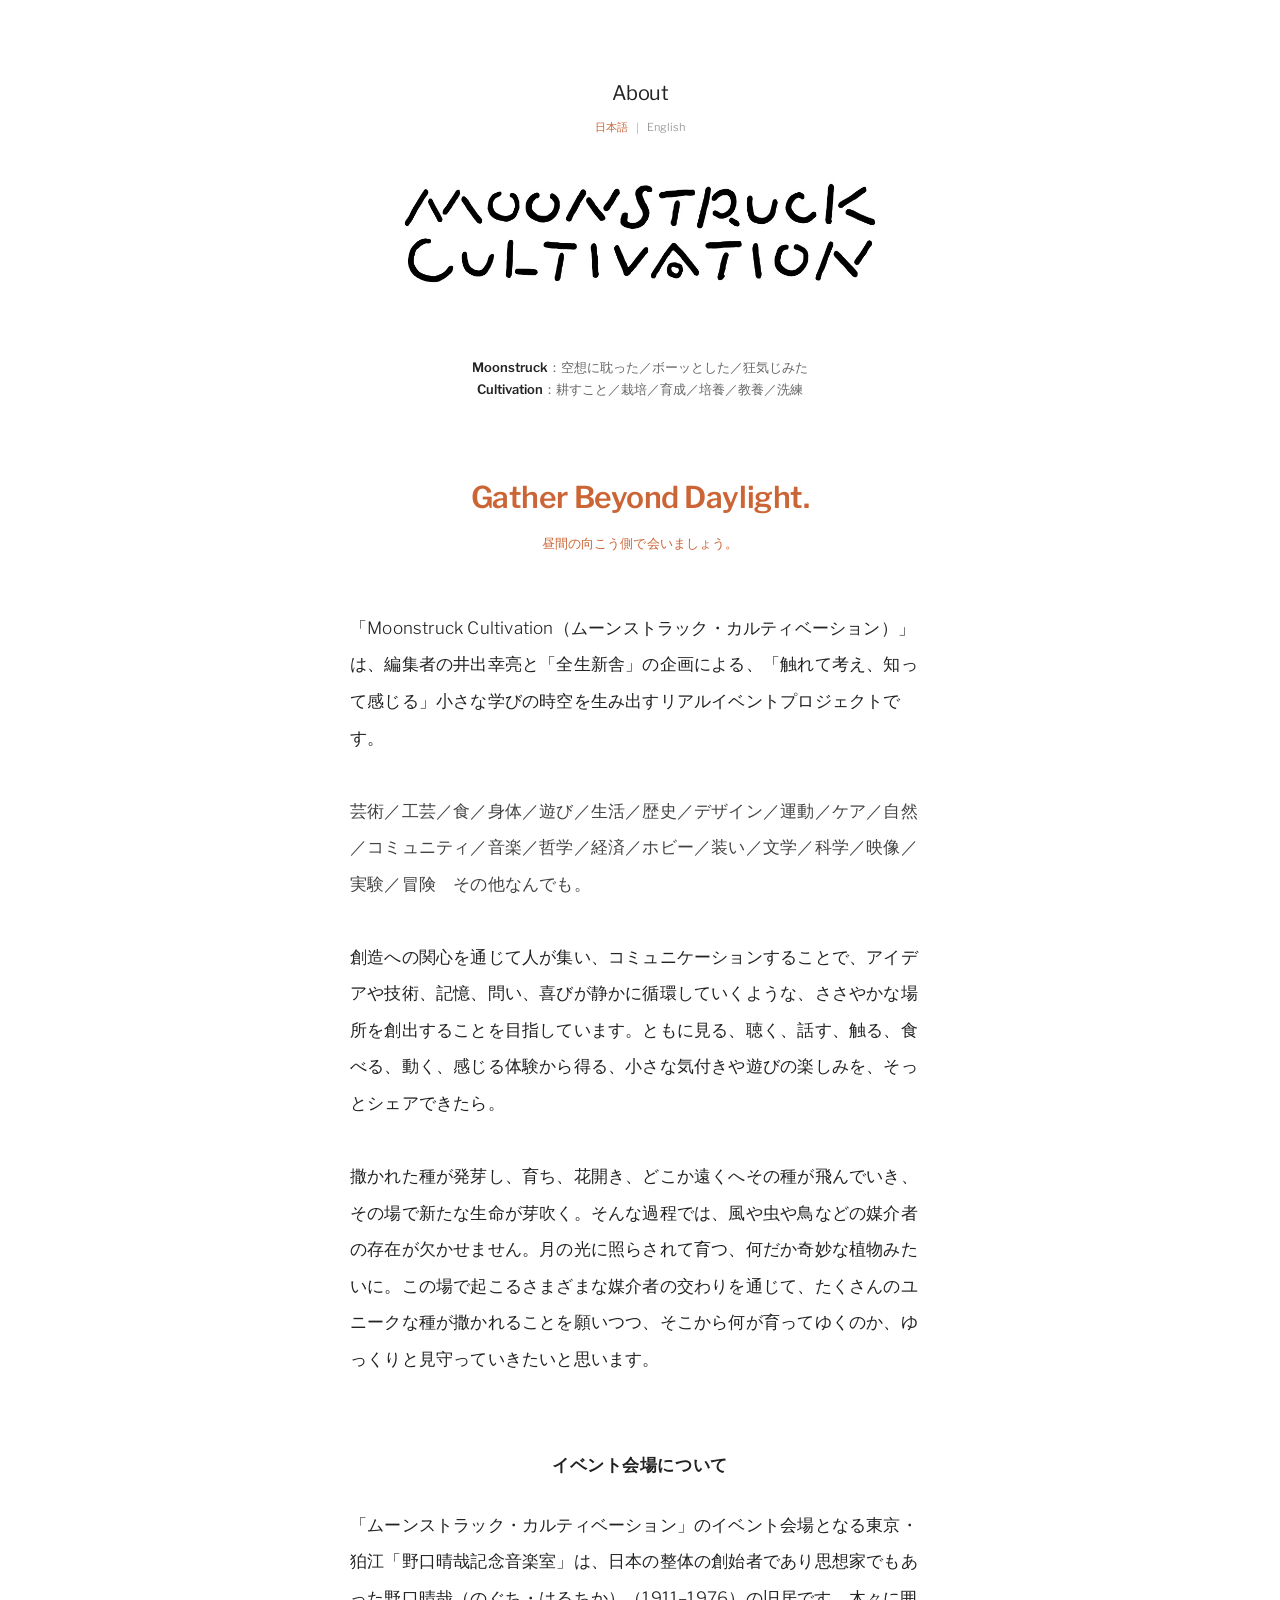
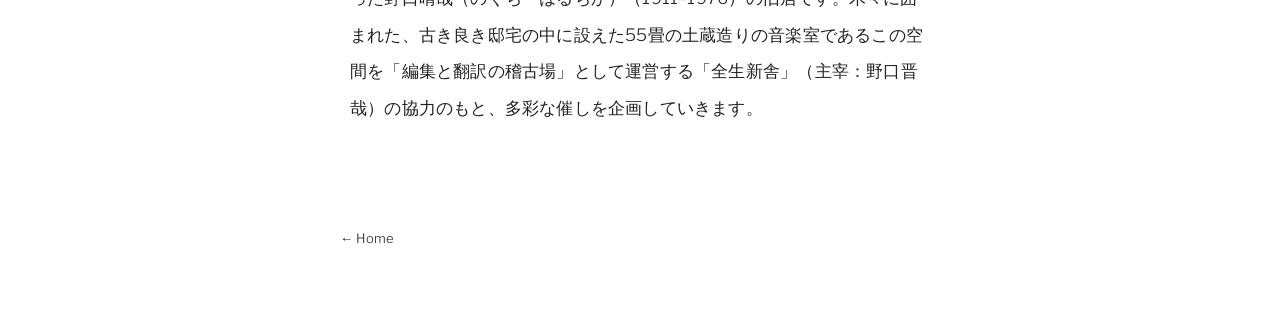
==== about.html @ ebe327fe "final again 4" ====
<!DOCTYPE html>
<html lang="ja">
<head>
  <meta charset="UTF-8">
  <meta name="viewport" content="width=device-width, initial-scale=1.0">

  <title>About — Moonstruck Cultivation</title>
  <meta name="description" content="Moonstruck Cultivationについて。触れて考え、知って感じる、小さな学びの時空を生み出すリアルイベントプロジェクトです。">

  <link rel="icon" href="favicon.png" type="image/png">

  <link rel="preconnect" href="https://fonts.googleapis.com">
  <link rel="preconnect" href="https://fonts.gstatic.com" crossorigin>
  <link href="https://fonts.googleapis.com/css2?family=Libre+Franklin:wght@300;400;500&display=swap" rel="stylesheet">

  <link rel="stylesheet" href="style.css?v=5">
  <script src="script.js?v=5" defer></script>
</head>

<body>
  <main class="about-page">
    <header class="about-header">
      <h1 class="about-title">About</h1>

      <nav class="language-switcher" aria-label="Language selection">
        <button type="button" class="language-button is-active" data-language="ja" aria-pressed="true">日本語</button>
        <span aria-hidden="true">｜</span>
        <button type="button" class="language-button" data-language="en" aria-pressed="false">English</button>
      </nav>
      <div class="about-logo">
        <img src="moonstruck-logo.jpg" alt="Moonstruck Cultivation">
      </div>
    </header>

    <article id="content-ja" class="language-content is-active" lang="ja">
      <div class="word-notes" aria-label="名称の意味">
        <p><span>Moonstruck</span>：空想に耽った／ボーッとした／狂気じみた</p>
        <p><span>Cultivation</span>：耕すこと／栽培／育成／培養／教養／洗練</p>
      </div>

      <p class="tagline">Gather Beyond Daylight.<br><span>昼間の向こう側で会いましょう。</span></p>

      <div class="about-copy">
        <p>「Moonstruck Cultivation（ムーンストラック・カルティベーション）」は、編集者の井出幸亮と「全生新舎」の企画による、「触れて考え、知って感じる」小さな学びの時空を生み出すリアルイベントプロジェクトです。</p>

        <p class="fields">芸術／工芸／食／身体／遊び／生活／歴史／デザイン／運動／ケア／自然／コミュニティ／音楽／哲学／経済／ホビー／装い／文学／科学／映像／実験／冒険　その他なんでも。</p>

        <p>創造への関心を通じて人が集い、コミュニケーションすることで、アイデアや技術、記憶、問い、喜びが静かに循環していくような、ささやかな場所を創出することを目指しています。ともに見る、聴く、話す、触る、食べる、動く、感じる体験から得る、小さな気付きや遊びの楽しみを、そっとシェアできたら。</p>

        <p>撒かれた種が発芽し、育ち、花開き、どこか遠くへその種が飛んでいき、その場で新たな生命が芽吹く。そんな過程では、風や虫や鳥などの媒介者の存在が欠かせません。月の光に照らされて育つ、何だか奇妙な植物みたいに。この場で起こるさまざまな媒介者の交わりを通じて、たくさんのユニークな種が撒かれることを願いつつ、そこから何が育ってゆくのか、ゆっくりと見守っていきたいと思います。</p>
      </div>

      <section class="venue-section" aria-labelledby="venue-ja-title">
        <h2 id="venue-ja-title">イベント会場について</h2>
        <p>「ムーンストラック・カルティベーション」のイベント会場となる東京・狛江「野口晴哉記念音楽室」は、日本の整体の創始者であり思想家でもあった野口晴哉（のぐち・はるちか）（1911–1976）の旧居です。木々に囲まれた、古き良き邸宅の中に設えた55畳の土蔵造りの音楽室であるこの空間を「編集と翻訳の稽古場」として運営する「全生新舎」（主宰：野口晋哉）の協力のもと、多彩な催しを企画していきます。</p>
      </section>
    </article>

    <article id="content-en" class="language-content" lang="en" hidden>
      <p class="tagline">Gather Beyond Daylight.</p>

      <div class="about-copy">
        <p>Moonstruck Cultivation is a real-world event project initiated by editor Kosuke Ide and Zensei Shinsha, creating intimate spaces for learning—<span class="accent-text">where touching becomes thinking, and knowing becomes feeling.</span></p>

        <p class="fields">Art. Craft. Food. The body. Play. Everyday life. History. Design. Movement. Care. Nature. Community. Music. Philosophy. Economics. Hobbies. Dress. Literature. Science. Film. Experimentation. Adventure. Or anything else that invites curiosity.</p>

        <p>We imagine a modest place where people gather around a shared curiosity for making and creating; where ideas, skills, memories, questions, and quiet joys can circulate freely. Through seeing, listening, speaking, touching, eating, moving, and feeling together, we hope to share small discoveries and the quiet delight of play.</p>

        <p>A seed is sown. It germinates, grows, flowers, and one day releases its seeds to the wind, where they may take root somewhere far away. Along the way, wind, insects, birds, and countless unseen companions make the journey possible. In that sense, perhaps Moonstruck Cultivation is something like a strange plant, growing beneath the light of the moon.</p>

        <p>We hope this gathering can become a place of such quiet exchanges, where people become carriers of one another’s ideas, and where unexpected seeds are scattered into the world. We’d like to begin simply, slowly, and with joy—and see what grows.</p>
      </div>

      <section class="venue-section" aria-labelledby="venue-en-title">
        <h2 id="venue-en-title">About the Venue</h2>
        <p>Moonstruck Cultivation takes place at the Haruchika Noguchi Memorial Music Room in Komae, Tokyo—the former residence of Haruchika Noguchi (1911–1976), the founder of Seitai and an influential Japanese thinker.</p>
        <p>Nestled among trees, the Music Room is a spacious, earthen-walled hall built in the traditional <i>dozo</i> style, set within a beautifully preserved residence. Today, it is cared for by Zensei Shinsha, an initiative directed by Shinya Noguchi that serves as a place for the practice of editing and translation.</p>
        <p>In collaboration with Zensei Shinsha, Moonstruck Cultivation will present a wide range of gatherings, conversations, and experiences in this singular setting.</p>
      </section>
    </article>

    <a class="back-link" href="index.html">← Home</a>
  </main>
</body>
</html>
---- style.css ----
html {
  background: #fff;
}

* {
  box-sizing: border-box;
}

body {
  margin: 0;
  color: #222;
  font-family: "Libre Franklin", -apple-system, BlinkMacSystemFont, "Helvetica Neue", Arial, sans-serif;
  font-weight: 300;
  text-align: center;
}

main {
  width: min(760px, 100%);
  min-height: 100vh;
  margin: 0 auto;
  padding: 3.5vh 20px 24px;
}

.logo {
  display: inline-block;
  margin-bottom: 36px;
}

.logo img {
  display: block;
  width: 336px;
  max-width: 82vw;
  height: auto;
}

.main-nav {
  display: flex;
  flex-direction: column;
  align-items: center;
}

.main-nav > a,
.menu-link {
  margin: 0;
  color: #222;
  font-size: 18px;
  font-weight: 500;
  line-height: 1.2;
  text-decoration: none;
  transition: opacity 0.2s;
}

.main-nav > a:hover,
.menu-link:hover,
.details-link:hover,
.back-link:hover {
  opacity: 0.45;
}

.main-nav > a:first-child {
  margin-bottom: 34px;
}

.next-gathering {
  margin: 0 0 34px;
}

.menu-link {
  display: inline-block;
  margin-bottom: 18px;
}

.event-details {
  display: flex;
  flex-direction: column;
  align-items: center;
}

.date {
  margin: 0 0 10px;
  color: #CC6536;
  font-size: 16px;
  line-height: 1.2;
}

h1 {
  margin: 0 0 17px;
  color: #CC6536;
  font-size: 20px;
  font-weight: 300;
  letter-spacing: 0.08em;
  line-height: 1.25;
}

.details-link {
  color: #CC6536;
  font-size: 14px;
  text-decoration: none;
  transition: opacity 0.2s;
}

.main-nav > a:nth-last-child(2) {
  margin-bottom: 28px;
}

footer {
  padding-top: 58px;
  font-size: 14px;
  line-height: 1.6;
}

/* About page */

.about-page {
  width: min(680px, 100%);
  padding: 78px 40px 64px;
  text-align: left;
}

.about-header {
  margin-bottom: 72px;
}

.about-title {
  margin: 0;
  color: #222;
  font-size: 42px;
  font-weight: 400;
  letter-spacing: -0.025em;
  line-height: 1.1;
  text-align: left;
}

.language-switcher {
  display: flex;
  justify-content: flex-start;
  align-items: center;
  gap: 4px;
  margin-top: 20px;
  color: #aaa;
  font-size: 11px;
  letter-spacing: 0.04em;
  line-height: 1;
}

.language-button {
  padding: 0;
  border: 0;
  background: transparent;
  color: #888;
  font: inherit;
  font-weight: 300;
  cursor: pointer;
  transition: color 0.2s, opacity 0.2s;
}

.language-button:hover {
  opacity: 0.55;
}

.language-button.is-active {
  color: #CC6536;
}

.language-content {
  max-width: 580px;
  margin: 0;
}

.word-notes {
  margin-bottom: 62px;
  color: #666;
  font-size: 13px;
  line-height: 1.35;
}

.word-notes p {
  margin: 0 0 5px;
}

.word-notes span {
  color: #222;
  font-weight: 600;
}

.tagline {
  margin: 0 0 68px;
  color: #222;
  font-size: 30px;
  font-weight: 600;
  letter-spacing: -0.015em;
  line-height: 1.35;
  text-align: left;
}

.tagline span {
  display: inline-block;
  margin-top: 10px;
  font-size: 15px;
  font-weight: 300;
  letter-spacing: 0.01em;
}

.about-copy,
.venue-section {
  font-size: 17px;
  line-height: 2.15;
  letter-spacing: 0.012em;
}

.about-copy p,
.venue-section p {
  margin: 0 0 2.15em;
}

.fields {
  color: #444;
}

.accent-text {
  color: #CC6536;
}

.venue-section {
  margin-top: 126px;
  padding-top: 0;
  border-top: 0;
}

.venue-section h2 {
  margin: 0 0 34px;
  color: #222;
  font-size: 14px;
  font-weight: 500;
  letter-spacing: 0.03em;
  line-height: 1.5;
}

.back-link {
  display: block;
  width: fit-content;
  margin: 104px 0 0;
  color: #222;
  font-size: 13px;
  text-decoration: none;
  transition: opacity 0.2s;
}

@media (max-width: 600px) {
  main {
    padding-top: 4.5vh;
  }

  .logo {
    margin-bottom: 34px;
  }

  .logo img {
    width: 280px;
  }

  .main-nav > a:first-child {
    margin-bottom: 31px;
  }

  .menu-link {
    margin-bottom: 17px;
  }

  .next-gathering {
    margin-bottom: 32px;
  }

  footer {
    padding-top: 52px;
  }

  .about-page {
    padding: 52px 24px 48px;
  }

  .about-header {
    margin-bottom: 58px;
  }

  .about-title {
    font-size: 34px;
  }

  .language-switcher {
    margin-top: 17px;
    font-size: 10px;
  }

  .language-content {
    max-width: 100%;
  }

  .word-notes {
    margin-bottom: 50px;
    font-size: 12px;
    line-height: 1.35;
  }

  .tagline {
    margin-bottom: 56px;
    font-size: 25px;
  }

  .tagline span {
    margin-top: 8px;
    font-size: 14px;
  }

  .about-copy,
  .venue-section {
    font-size: 16px;
    line-height: 2.08;
  }

  .about-copy p,
  .venue-section p {
    margin-bottom: 2em;
  }

  .venue-section {
    margin-top: 100px;
  }

  .venue-section h2 {
    margin-bottom: 29px;
    font-size: 13px;
  }

  .back-link {
    margin-top: 84px;
  }
}

/* About page refinements — v3 */
.about-page {
  width: min(680px, 100%);
  padding-top: 82px;
}

.about-header {
  margin-bottom: 0;
  text-align: center;
}

.about-title {
  font-size: 32px;
  text-align: center;
}

.language-switcher {
  justify-content: center;
  margin-top: 18px;
}

.about-logo {
  margin: 76px auto 88px;
  text-align: center;
}

.about-logo img {
  display: block;
  width: 500px;
  max-width: 90%;
  height: auto;
  margin: 0 auto;
}

.language-content {
  margin: 0 auto;
}

.word-notes {
  margin-bottom: 78px;
  text-align: center;
}

.tagline {
  margin-bottom: 76px;
  color: #CC6536;
  text-align: center;
}

.tagline span {
  font-size: 13px;
  font-weight: 400;
}

.venue-section h2 {
  font-weight: 600;
  text-align: center;
}

@media (max-width: 600px) {
  .about-page {
    padding-top: 58px;
  }

  .about-title {
    font-size: 28px;
  }

  .about-logo {
    margin-top: 62px;
    margin-bottom: 72px;
  }

  .about-logo img {
    width: 420px;
  }

  .word-notes {
    margin-bottom: 64px;
  }

  .tagline {
    margin-bottom: 62px;
  }

  .tagline span {
    font-size: 12px;
  }
}

/* Final spacing refinements */
.about-title {
  font-size: 24px;
}

.about-logo {
  margin-top: 38px;
  margin-bottom: 44px;
}

html[lang="ja"] .about-logo {
  margin-bottom: 52px;
}

.tagline {
  margin-bottom: 58px;
}

.venue-section {
  margin-top: 92px;
}

.venue-section h2 {
  margin-bottom: 30px;
  font-size: 16px;
  font-weight: 600;
}

@media (max-width: 600px) {
  .about-title {
    font-size: 22px;
  }

  .about-logo {
    margin-top: 32px;
    margin-bottom: 38px;
  }

  html[lang="ja"] .about-logo {
    margin-bottom: 44px;
  }

  .tagline {
    margin-bottom: 48px;
  }

  .venue-section {
    margin-top: 76px;
  }

  .venue-section h2 {
    margin-bottom: 26px;
    font-size: 15px;
  }
}

/* Confirmed spacing fix — v4 */
.about-title {
  font-size: 20px;
}

.about-logo {
  margin-top: 36px !important;
  margin-bottom: 52px !important;
}

html[lang="ja"] .about-logo {
  margin-bottom: 62px !important;
}

.tagline {
  margin-bottom: 52px;
}

.venue-section {
  margin-top: 76px;
}

.venue-section h2 {
  margin-bottom: 28px;
  font-size: 17px;
  font-weight: 600;
}

@media (max-width: 600px) {
  .about-title {
    font-size: 19px;
  }

  .about-logo {
    margin-top: 18px !important;
    margin-bottom: 28px !important;
  }

  html[lang="ja"] .about-logo {
    margin-bottom: 36px !important;
  }

  .tagline {
    margin-bottom: 44px;
  }

  .venue-section {
    margin-top: 64px;
  }

  .venue-section h2 {
    margin-bottom: 24px;
    font-size: 16px;
  }
}
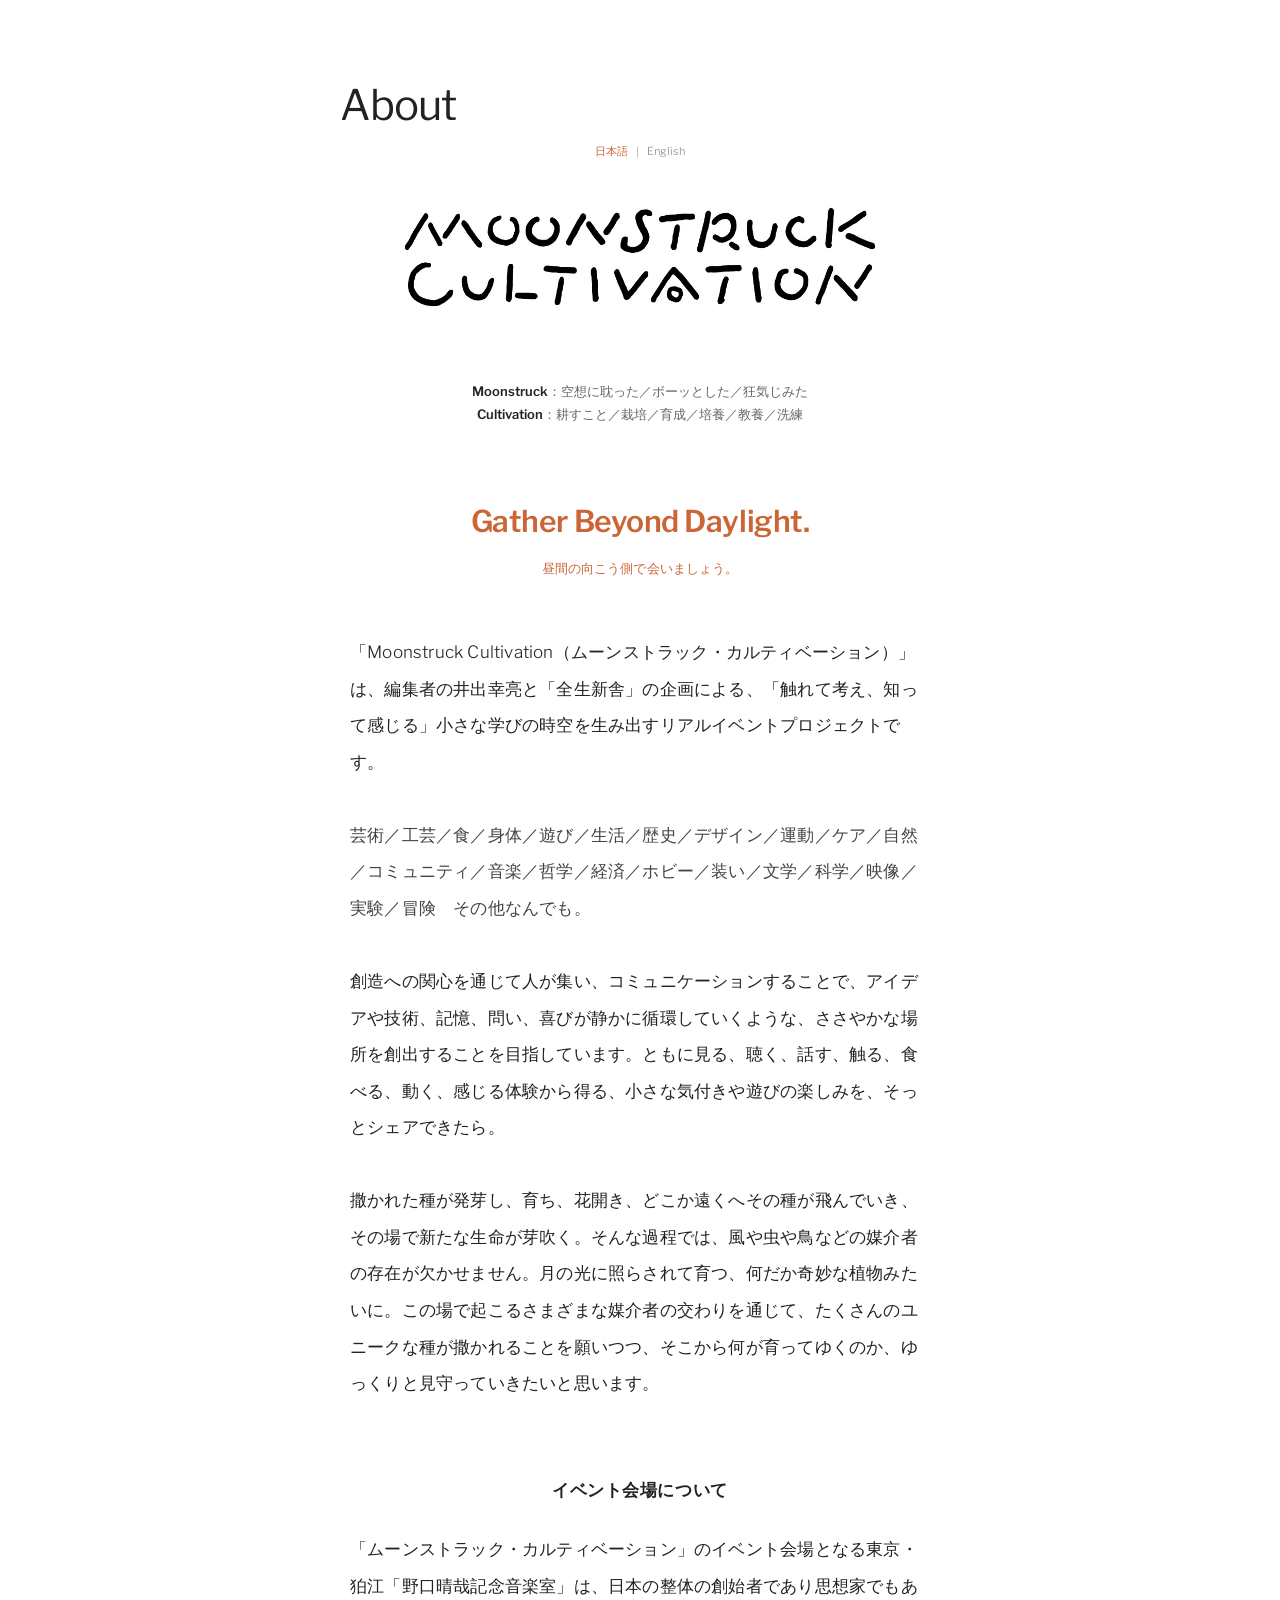
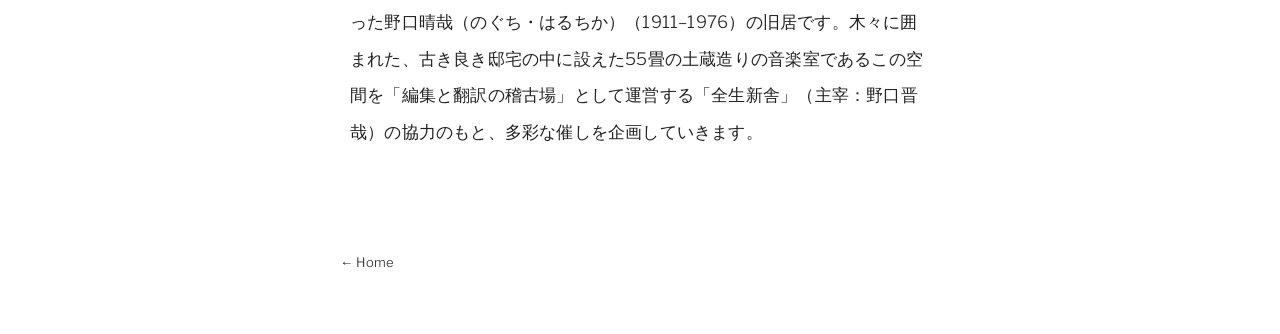
==== commit b09bd7e3: "update head" ====
--- a/about.html
+++ b/about.html
@@ -13,14 +13,14 @@
   <link rel="preconnect" href="https://fonts.gstatic.com" crossorigin>
   <link href="https://fonts.googleapis.com/css2?family=Libre+Franklin:wght@300;400;500&display=swap" rel="stylesheet">
 
-  <link rel="stylesheet" href="style.css?v=5">
-  <script src="script.js?v=5" defer></script>
+  <link rel="stylesheet" href="style.css?v=16">
+  <script src="script.js?v=8" defer></script>
 </head>
 
 <body>
   <main class="about-page">
     <header class="about-header">
-      <h1 class="about-title">About</h1>
+      <h1 class="page-section-title about-title">About</h1>
 
       <nav class="language-switcher" aria-label="Language selection">
         <button type="button" class="language-button is-active" data-language="ja" aria-pressed="true">日本語</button>
--- a/style.css
+++ b/style.css
@@ -538,3 +538,509 @@
     font-size: 16px;
   }
 }
+
+/* Next Gathering / Details page — v8 */
+.details-page {
+  width: min(760px, 100%);
+  padding: 66px 32px 64px;
+  text-align: center;
+}
+
+.details-header {
+  margin-bottom: 44px;
+}
+
+.details-kicker {
+  margin: 0 0 15px;
+  color: #222;
+  font-size: 13px;
+  font-weight: 500;
+  letter-spacing: 0.02em;
+}
+
+.details-title {
+  margin: 0;
+  color: #CC6536;
+  font-size: 24px;
+  font-weight: 400;
+  letter-spacing: 0.075em;
+  line-height: 1.25;
+}
+
+.flyer-link {
+  display: block;
+  width: min(660px, 100%);
+  margin: 0 auto;
+  line-height: 0;
+  text-decoration: none;
+  transition: opacity 0.2s ease;
+}
+
+.flyer-link:hover {
+  opacity: 0.9;
+}
+
+.event-flyer {
+  display: block;
+  width: 100%;
+  height: auto;
+}
+
+.event-information {
+  width: min(560px, 100%);
+  margin: 74px auto 0;
+  text-align: left;
+}
+
+.event-information h2 {
+  margin: 0 0 40px;
+  color: #222;
+  font-size: 17px;
+  font-weight: 600;
+  text-align: center;
+}
+
+.event-list {
+  margin: 0;
+}
+
+.event-list > div {
+  display: grid;
+  grid-template-columns: 132px 1fr;
+  column-gap: 28px;
+  padding: 21px 0;
+  border-top: 1px solid #ddd;
+}
+
+.event-list > div:last-child {
+  border-bottom: 1px solid #ddd;
+}
+
+.event-list dt,
+.event-list dd {
+  margin: 0;
+  font-size: 15px;
+  line-height: 1.75;
+}
+
+.event-list dt {
+  font-weight: 500;
+}
+
+.event-list dd {
+  font-weight: 300;
+}
+
+.event-list dd span {
+  color: #666;
+  font-size: 13px;
+}
+
+.details-back-link {
+  margin: 76px auto 0;
+}
+
+@media (max-width: 600px) {
+  .details-page {
+    padding: 48px 20px 48px;
+  }
+
+  .details-header {
+    margin-bottom: 32px;
+  }
+
+  .details-title {
+    font-size: 20px;
+  }
+
+  .event-information {
+    margin-top: 56px;
+  }
+
+  .event-information h2 {
+    margin-bottom: 28px;
+  }
+
+  .event-list > div {
+    display: block;
+    padding: 18px 0;
+  }
+
+  .event-list dt {
+    margin-bottom: 5px;
+    font-size: 13px;
+  }
+
+  .event-list dd {
+    font-size: 15px;
+  }
+
+  .details-back-link {
+    margin-top: 60px;
+  }
+}
+
+
+/* v10: event title block on the Next Gathering page */
+.details-event-heading {
+  margin-top: 18px;
+  text-align: center;
+  color: #cc6536;
+}
+
+.details-event-heading p {
+  margin: 0;
+  font-size: clamp(16px, 2vw, 22px);
+  line-height: 1.55;
+  font-weight: 400;
+}
+
+.details-event-heading .details-event-series {
+  color: #111;
+}
+
+@media (max-width: 640px) {
+  .details-event-heading {
+    margin-top: 14px;
+  }
+
+  .details-event-heading p {
+    font-size: 15px;
+    line-height: 1.55;
+  }
+}
+
+/* Next Gathering text refinements — v11 */
+.details-event-series,
+.details-event-date {
+  font-size: 13px;
+}
+
+.event-copy {
+  width: min(620px, 100%);
+  margin: 70px auto 0;
+  color: #222;
+  font-size: 15px;
+  font-weight: 300;
+  line-height: 2;
+  letter-spacing: 0.015em;
+  text-align: left;
+}
+
+.event-copy p {
+  margin: 0 0 2em;
+}
+
+.event-summary {
+  margin-bottom: 68px;
+}
+
+.event-summary a {
+  color: #CC6536;
+  text-underline-offset: 0.18em;
+  transition: opacity 0.2s ease;
+}
+
+.event-summary a:hover {
+  opacity: 0.55;
+}
+
+.event-description {
+  margin-bottom: 82px;
+}
+
+.profiles h2 {
+  margin: 0 0 46px;
+  color: #222;
+  font-size: 17px;
+  font-weight: 600;
+  letter-spacing: 0.02em;
+  text-align: center;
+}
+
+.profile + .profile {
+  margin-top: 66px;
+}
+
+.profile h3 {
+  margin: 0 0 14px;
+  color: #222;
+  font-size: 16px;
+  font-weight: 500;
+  line-height: 1.5;
+}
+
+.profile p:last-child {
+  margin-bottom: 0;
+}
+
+@media (max-width: 600px) {
+  .details-event-series,
+  .details-event-date {
+    font-size: 12px;
+  }
+
+  .event-copy {
+    margin-top: 54px;
+    font-size: 14px;
+    line-height: 1.95;
+  }
+
+  .event-summary {
+    margin-bottom: 54px;
+  }
+
+  .event-description {
+    margin-bottom: 66px;
+  }
+
+  .profiles h2 {
+    margin-bottom: 36px;
+    font-size: 16px;
+  }
+
+  .profile + .profile {
+    margin-top: 52px;
+  }
+
+  .profile h3 {
+    font-size: 15px;
+  }
+}
+
+
+/* Next Gathering refinements — v12 */
+.details-event-heading .details-event-series,
+.details-event-heading .details-event-date {
+  font-size: clamp(12px, 1.45vw, 15px);
+  line-height: 1.5;
+}
+
+.event-copy {
+  width: min(620px, 100%);
+  margin: 0 auto;
+  text-align: left;
+}
+
+.event-information {
+  width: 100%;
+  margin-top: 66px;
+}
+
+.event-list > div {
+  grid-template-columns: 110px 1fr;
+  column-gap: 30px;
+  padding: 18px 0;
+  border-top: 1px solid #cfcfcf;
+}
+
+.event-list > div:last-child {
+  border-bottom: 1px solid #cfcfcf;
+}
+
+.event-list dt,
+.event-list dd {
+  font-weight: 500;
+}
+
+.event-list dt {
+  color: #222;
+  font-size: 14px;
+  letter-spacing: 0.02em;
+}
+
+.event-list dd {
+  font-size: 15px;
+  line-height: 1.72;
+}
+
+.event-list dd span {
+  color: #555;
+  font-size: 13px;
+  font-weight: 400;
+}
+
+.event-list a {
+  color: #CC6536;
+  text-decoration: none;
+}
+
+.event-description {
+  margin-top: 72px;
+  font-size: 16px;
+  line-height: 2.05;
+}
+
+.event-description p {
+  margin: 0 0 2em;
+}
+
+.profiles {
+  margin-top: 82px;
+}
+
+.profiles h2 {
+  margin: 0 0 42px;
+  font-size: 17px;
+  font-weight: 600;
+  text-align: center;
+}
+
+.profile + .profile {
+  margin-top: 54px;
+}
+
+.profile h3 {
+  margin: 0 0 12px;
+  font-size: 16px;
+  font-weight: 600;
+}
+
+.profile p {
+  margin: 0;
+  font-size: 15px;
+  line-height: 2;
+}
+
+@media (max-width: 600px) {
+  .details-event-heading .details-event-series,
+  .details-event-heading .details-event-date {
+    font-size: 12px;
+  }
+
+  .event-information {
+    margin-top: 52px;
+  }
+
+  .event-list > div {
+    display: grid;
+    grid-template-columns: 76px 1fr;
+    column-gap: 18px;
+    padding: 16px 0;
+  }
+
+  .event-list dt {
+    margin: 0;
+    font-size: 12px;
+  }
+
+  .event-list dd {
+    font-size: 14px;
+    line-height: 1.7;
+  }
+
+  .event-description {
+    margin-top: 58px;
+    font-size: 15px;
+    line-height: 2;
+  }
+
+  .profiles {
+    margin-top: 68px;
+  }
+}
+
+
+/* Next Gathering refinements — v13 */
+.details-event-heading .details-event-date {
+  color: #111;
+}
+
+/* Next Gathering refinements — v15 */
+.details-event-heading .details-event-series {
+  margin-bottom: 1.5em;
+}
+
+/* Shared hierarchy headers — v16 */
+.page-section-title {
+  margin: 0;
+  color: #222;
+  font-size: 42px;
+  font-weight: 400;
+  letter-spacing: -0.025em;
+  line-height: 1.1;
+  text-align: left;
+}
+
+/* Keep the hierarchy title consistent across About / Next Gathering / Archive. */
+.details-kicker {
+  margin: 0 0 52px;
+}
+
+.archive-page {
+  width: min(680px, 100%);
+  padding: 78px 40px 64px;
+  text-align: left;
+}
+
+.archive-header {
+  margin-bottom: 72px;
+}
+
+.archive-section {
+  border-top: 1px solid #d8d8d8;
+  padding-top: 22px;
+}
+
+.archive-year {
+  margin: 0 0 28px;
+  color: #222;
+  font-size: 13px;
+  font-weight: 500;
+  letter-spacing: 0.02em;
+  line-height: 1.4;
+}
+
+.archive-list {
+  margin: 0;
+  padding: 0;
+  list-style: none;
+}
+
+.archive-item {
+  border-bottom: 1px solid #d8d8d8;
+  padding: 0 0 22px;
+}
+
+.archive-item a {
+  color: #222;
+  text-decoration: none;
+  transition: opacity 0.2s ease;
+}
+
+.archive-item a:hover {
+  opacity: 0.45;
+}
+
+.archive-title {
+  display: block;
+  font-size: 18px;
+  font-weight: 400;
+  letter-spacing: 0.04em;
+  line-height: 1.4;
+}
+
+.archive-date {
+  display: block;
+  margin-top: 7px;
+  font-size: 13px;
+  line-height: 1.5;
+}
+
+@media (max-width: 600px) {
+  .page-section-title {
+    font-size: 34px;
+  }
+
+  .archive-page {
+    padding: 52px 24px 48px;
+  }
+
+  .archive-header {
+    margin-bottom: 54px;
+  }
+
+  .details-kicker {
+    margin-bottom: 42px;
+  }
+}
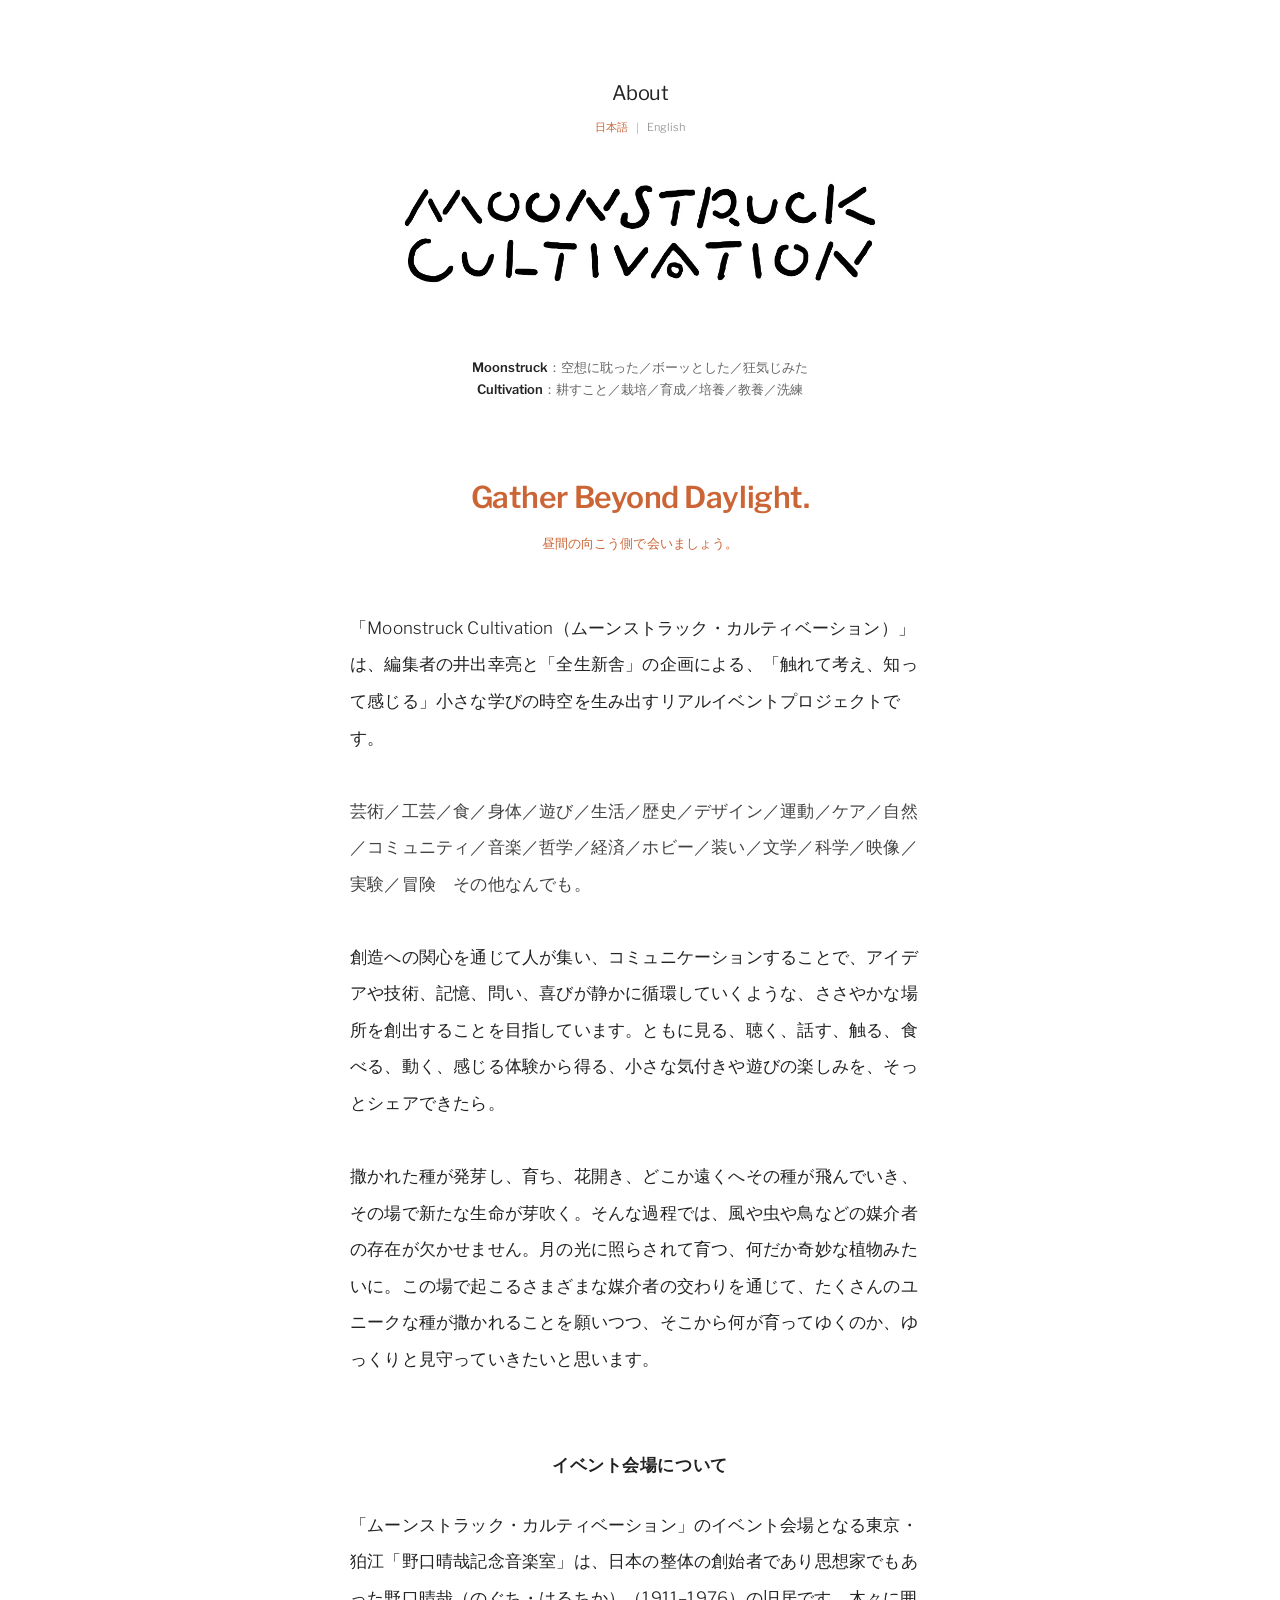
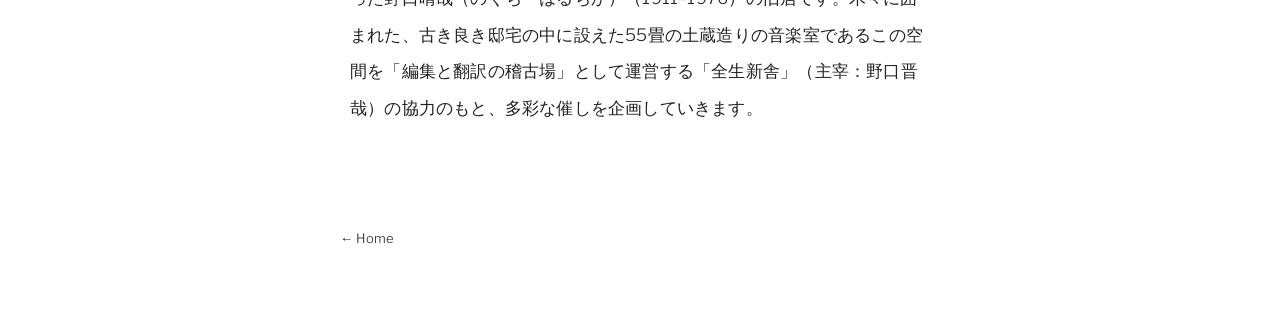
==== commit bbbe80b1: "update head" ====
--- a/about.html
+++ b/about.html
@@ -13,7 +13,7 @@
   <link rel="preconnect" href="https://fonts.gstatic.com" crossorigin>
   <link href="https://fonts.googleapis.com/css2?family=Libre+Franklin:wght@300;400;500&display=swap" rel="stylesheet">
 
-  <link rel="stylesheet" href="style.css?v=16">
+  <link rel="stylesheet" href="style.css?v=17">
   <script src="script.js?v=8" defer></script>
 </head>
 
--- a/style.css
+++ b/style.css
@@ -951,15 +951,16 @@
   margin-bottom: 1.5em;
 }
 
-/* Shared hierarchy headers — v16 */
+/* Shared hierarchy headers — v17
+   Match the confirmed About heading across all three pages. */
 .page-section-title {
   margin: 0;
   color: #222;
-  font-size: 42px;
+  font-size: 20px;
   font-weight: 400;
   letter-spacing: -0.025em;
   line-height: 1.1;
-  text-align: left;
+  text-align: center;
 }
 
 /* Keep the hierarchy title consistent across About / Next Gathering / Archive. */
@@ -1029,7 +1030,7 @@
 
 @media (max-width: 600px) {
   .page-section-title {
-    font-size: 34px;
+    font-size: 19px;
   }
 
   .archive-page {
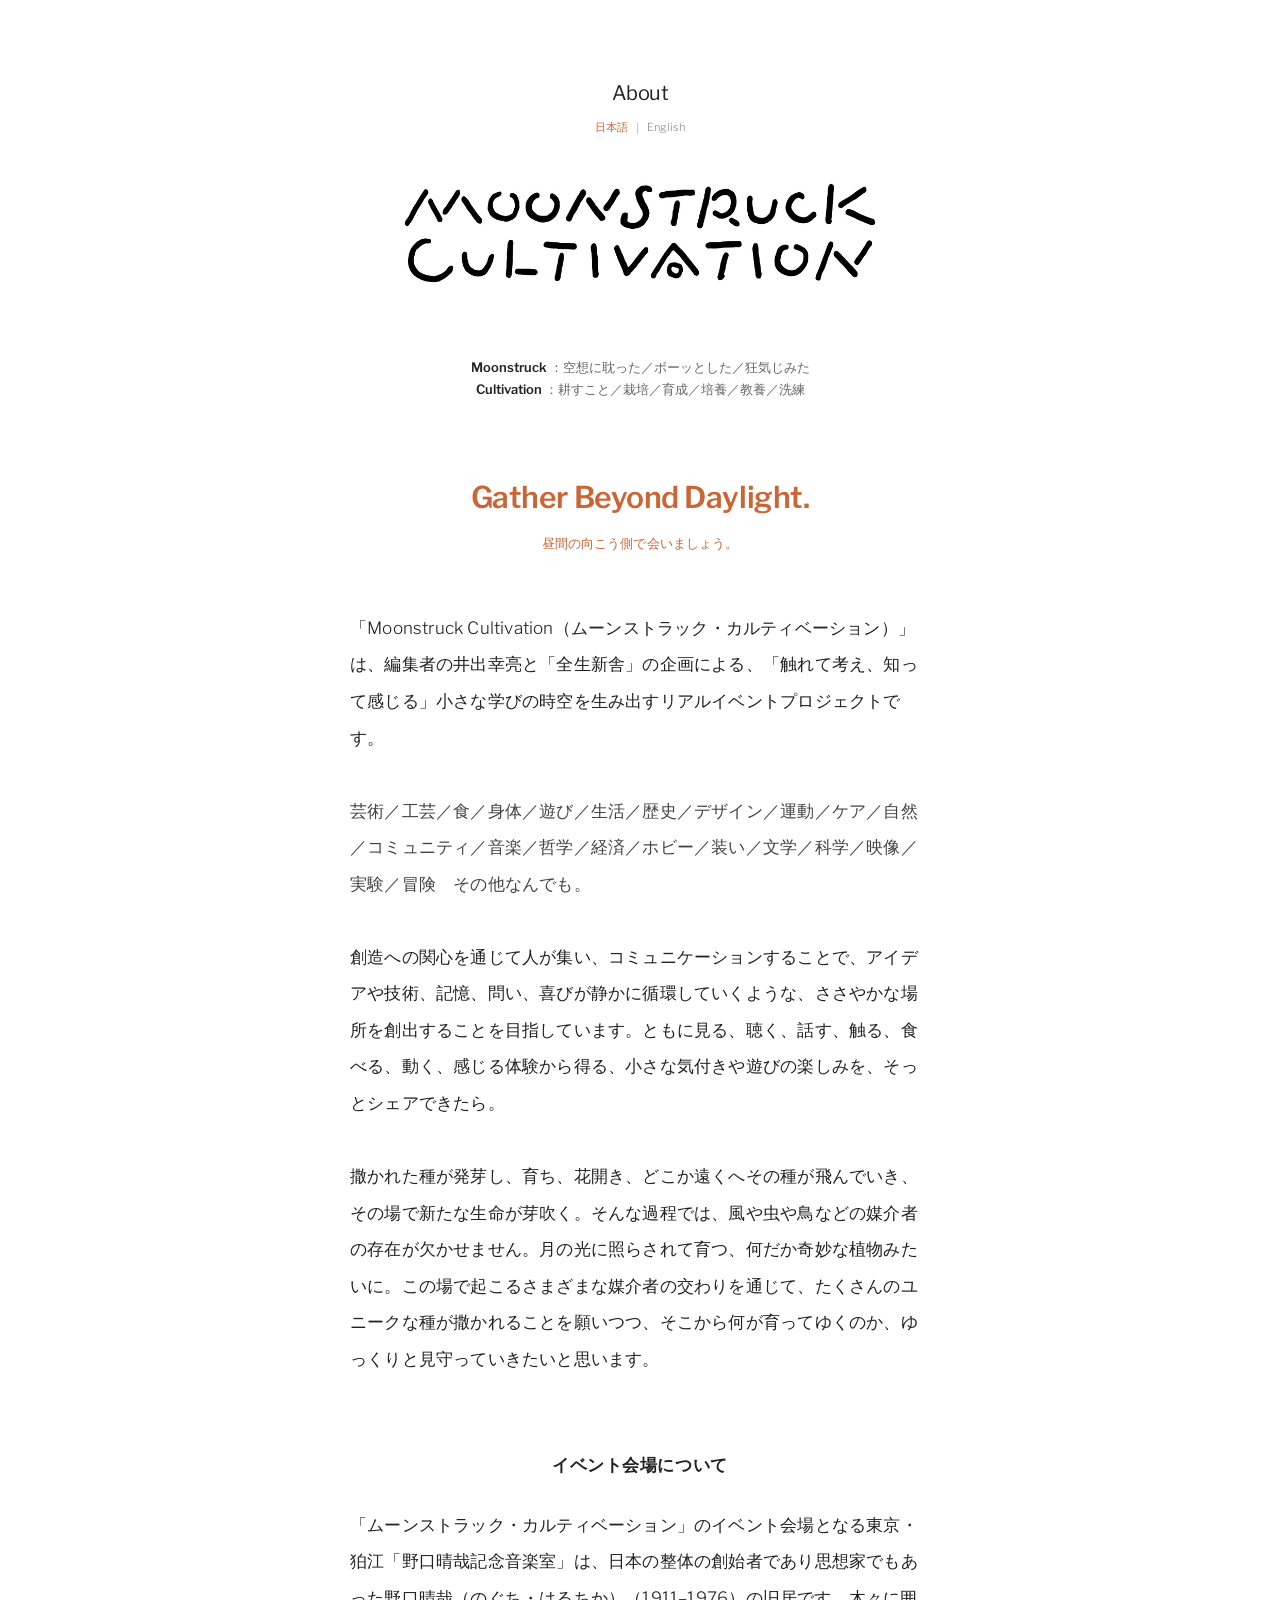
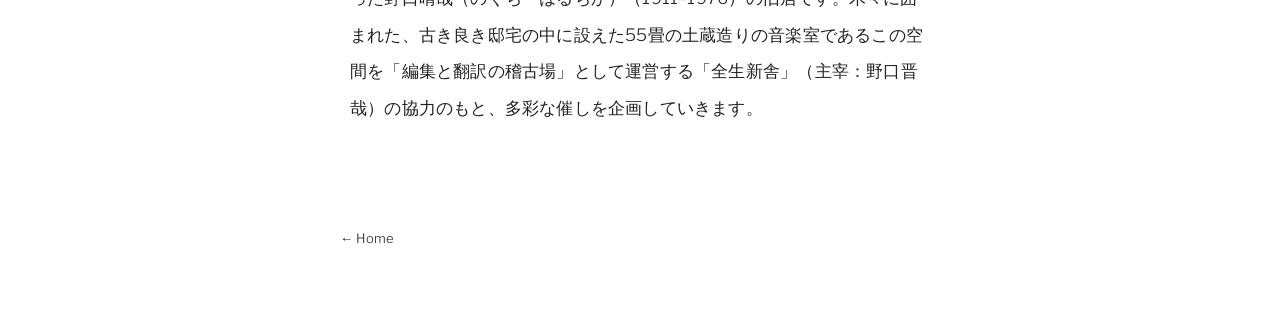
==== commit e2d936e7: "202608041048　全体の整理" ====
--- a/about.html
+++ b/about.html
@@ -1,85 +1,132 @@
 <!DOCTYPE html>
 <html lang="ja">
-<head>
-  <meta charset="UTF-8">
-  <meta name="viewport" content="width=device-width, initial-scale=1.0">
-
-  <title>About — Moonstruck Cultivation</title>
-  <meta name="description" content="Moonstruck Cultivationについて。触れて考え、知って感じる、小さな学びの時空を生み出すリアルイベントプロジェクトです。">
-
-  <link rel="icon" href="favicon.png" type="image/png">
-
-  <link rel="preconnect" href="https://fonts.googleapis.com">
-  <link rel="preconnect" href="https://fonts.gstatic.com" crossorigin>
-  <link href="https://fonts.googleapis.com/css2?family=Libre+Franklin:wght@300;400;500&display=swap" rel="stylesheet">
-
-  <link rel="stylesheet" href="style.css?v=17">
-  <script src="script.js?v=8" defer></script>
-</head>
-
-<body>
+ <head>
+  <meta charset="utf-8"/>
+  <meta content="width=device-width, initial-scale=1.0" name="viewport"/>
+  <title>
+   About — Moonstruck Cultivation
+  </title>
+  <meta content="Moonstruck Cultivationについて。触れて考え、知って感じる、小さな学びの時空を生み出すリアルイベントプロジェクトです。" name="description"/>
+  <link href="favicon.png" rel="icon" type="image/png"/>
+  <link href="https://fonts.googleapis.com" rel="preconnect"/>
+  <link crossorigin="" href="https://fonts.gstatic.com" rel="preconnect"/>
+  <link href="https://fonts.googleapis.com/css2?family=Libre+Franklin:wght@300;400;500&amp;display=swap" rel="stylesheet"/>
+  <link href="style.css" rel="stylesheet"/>
+ </head>
+ <body>
   <main class="about-page">
-    <header class="about-header">
-      <h1 class="page-section-title about-title">About</h1>
-
-      <nav class="language-switcher" aria-label="Language selection">
-        <button type="button" class="language-button is-active" data-language="ja" aria-pressed="true">日本語</button>
-        <span aria-hidden="true">｜</span>
-        <button type="button" class="language-button" data-language="en" aria-pressed="false">English</button>
-      </nav>
-      <div class="about-logo">
-        <img src="moonstruck-logo.jpg" alt="Moonstruck Cultivation">
-      </div>
-    </header>
-
-    <article id="content-ja" class="language-content is-active" lang="ja">
-      <div class="word-notes" aria-label="名称の意味">
-        <p><span>Moonstruck</span>：空想に耽った／ボーッとした／狂気じみた</p>
-        <p><span>Cultivation</span>：耕すこと／栽培／育成／培養／教養／洗練</p>
-      </div>
-
-      <p class="tagline">Gather Beyond Daylight.<br><span>昼間の向こう側で会いましょう。</span></p>
-
-      <div class="about-copy">
-        <p>「Moonstruck Cultivation（ムーンストラック・カルティベーション）」は、編集者の井出幸亮と「全生新舎」の企画による、「触れて考え、知って感じる」小さな学びの時空を生み出すリアルイベントプロジェクトです。</p>
-
-        <p class="fields">芸術／工芸／食／身体／遊び／生活／歴史／デザイン／運動／ケア／自然／コミュニティ／音楽／哲学／経済／ホビー／装い／文学／科学／映像／実験／冒険　その他なんでも。</p>
-
-        <p>創造への関心を通じて人が集い、コミュニケーションすることで、アイデアや技術、記憶、問い、喜びが静かに循環していくような、ささやかな場所を創出することを目指しています。ともに見る、聴く、話す、触る、食べる、動く、感じる体験から得る、小さな気付きや遊びの楽しみを、そっとシェアできたら。</p>
-
-        <p>撒かれた種が発芽し、育ち、花開き、どこか遠くへその種が飛んでいき、その場で新たな生命が芽吹く。そんな過程では、風や虫や鳥などの媒介者の存在が欠かせません。月の光に照らされて育つ、何だか奇妙な植物みたいに。この場で起こるさまざまな媒介者の交わりを通じて、たくさんのユニークな種が撒かれることを願いつつ、そこから何が育ってゆくのか、ゆっくりと見守っていきたいと思います。</p>
-      </div>
-
-      <section class="venue-section" aria-labelledby="venue-ja-title">
-        <h2 id="venue-ja-title">イベント会場について</h2>
-        <p>「ムーンストラック・カルティベーション」のイベント会場となる東京・狛江「野口晴哉記念音楽室」は、日本の整体の創始者であり思想家でもあった野口晴哉（のぐち・はるちか）（1911–1976）の旧居です。木々に囲まれた、古き良き邸宅の中に設えた55畳の土蔵造りの音楽室であるこの空間を「編集と翻訳の稽古場」として運営する「全生新舎」（主宰：野口晋哉）の協力のもと、多彩な催しを企画していきます。</p>
-      </section>
-    </article>
-
-    <article id="content-en" class="language-content" lang="en" hidden>
-      <p class="tagline">Gather Beyond Daylight.</p>
-
-      <div class="about-copy">
-        <p>Moonstruck Cultivation is a real-world event project initiated by editor Kosuke Ide and Zensei Shinsha, creating intimate spaces for learning—<span class="accent-text">where touching becomes thinking, and knowing becomes feeling.</span></p>
-
-        <p class="fields">Art. Craft. Food. The body. Play. Everyday life. History. Design. Movement. Care. Nature. Community. Music. Philosophy. Economics. Hobbies. Dress. Literature. Science. Film. Experimentation. Adventure. Or anything else that invites curiosity.</p>
-
-        <p>We imagine a modest place where people gather around a shared curiosity for making and creating; where ideas, skills, memories, questions, and quiet joys can circulate freely. Through seeing, listening, speaking, touching, eating, moving, and feeling together, we hope to share small discoveries and the quiet delight of play.</p>
-
-        <p>A seed is sown. It germinates, grows, flowers, and one day releases its seeds to the wind, where they may take root somewhere far away. Along the way, wind, insects, birds, and countless unseen companions make the journey possible. In that sense, perhaps Moonstruck Cultivation is something like a strange plant, growing beneath the light of the moon.</p>
-
-        <p>We hope this gathering can become a place of such quiet exchanges, where people become carriers of one another’s ideas, and where unexpected seeds are scattered into the world. We’d like to begin simply, slowly, and with joy—and see what grows.</p>
-      </div>
-
-      <section class="venue-section" aria-labelledby="venue-en-title">
-        <h2 id="venue-en-title">About the Venue</h2>
-        <p>Moonstruck Cultivation takes place at the Haruchika Noguchi Memorial Music Room in Komae, Tokyo—the former residence of Haruchika Noguchi (1911–1976), the founder of Seitai and an influential Japanese thinker.</p>
-        <p>Nestled among trees, the Music Room is a spacious, earthen-walled hall built in the traditional <i>dozo</i> style, set within a beautifully preserved residence. Today, it is cared for by Zensei Shinsha, an initiative directed by Shinya Noguchi that serves as a place for the practice of editing and translation.</p>
-        <p>In collaboration with Zensei Shinsha, Moonstruck Cultivation will present a wide range of gatherings, conversations, and experiences in this singular setting.</p>
-      </section>
-    </article>
-
-    <a class="back-link" href="index.html">← Home</a>
+   <header class="about-header">
+    <h1 class="page-section-title about-title">
+     About
+    </h1>
+    <nav aria-label="Language selection" class="language-switcher">
+     <button aria-pressed="true" class="language-button is-active" data-language="ja" type="button">
+      日本語
+     </button>
+     <span aria-hidden="true">
+      ｜
+     </span>
+     <button aria-pressed="false" class="language-button" data-language="en" type="button">
+      English
+     </button>
+    </nav>
+    <div class="about-logo">
+     <img alt="Moonstruck Cultivation" src="moonstruck-logo.jpg"/>
+    </div>
+   </header>
+   <article class="language-content is-active" id="content-ja" lang="ja">
+    <div aria-label="名称の意味" class="word-notes">
+     <p>
+      <span>
+       Moonstruck
+      </span>
+      ：空想に耽った／ボーッとした／狂気じみた
+     </p>
+     <p>
+      <span>
+       Cultivation
+      </span>
+      ：耕すこと／栽培／育成／培養／教養／洗練
+     </p>
+    </div>
+    <p class="tagline">
+     Gather Beyond Daylight.
+     <br/>
+     <span>
+      昼間の向こう側で会いましょう。
+     </span>
+    </p>
+    <div class="about-copy">
+     <p>
+      「Moonstruck Cultivation（ムーンストラック・カルティベーション）」は、編集者の井出幸亮と「全生新舎」の企画による、「触れて考え、知って感じる」小さな学びの時空を生み出すリアルイベントプロジェクトです。
+     </p>
+     <p class="fields">
+      芸術／工芸／食／身体／遊び／生活／歴史／デザイン／運動／ケア／自然／コミュニティ／音楽／哲学／経済／ホビー／装い／文学／科学／映像／実験／冒険　その他なんでも。
+     </p>
+     <p>
+      創造への関心を通じて人が集い、コミュニケーションすることで、アイデアや技術、記憶、問い、喜びが静かに循環していくような、ささやかな場所を創出することを目指しています。ともに見る、聴く、話す、触る、食べる、動く、感じる体験から得る、小さな気付きや遊びの楽しみを、そっとシェアできたら。
+     </p>
+     <p>
+      撒かれた種が発芽し、育ち、花開き、どこか遠くへその種が飛んでいき、その場で新たな生命が芽吹く。そんな過程では、風や虫や鳥などの媒介者の存在が欠かせません。月の光に照らされて育つ、何だか奇妙な植物みたいに。この場で起こるさまざまな媒介者の交わりを通じて、たくさんのユニークな種が撒かれることを願いつつ、そこから何が育ってゆくのか、ゆっくりと見守っていきたいと思います。
+     </p>
+    </div>
+    <section aria-labelledby="venue-ja-title" class="venue-section">
+     <h2 id="venue-ja-title">
+      イベント会場について
+     </h2>
+     <p>
+      「ムーンストラック・カルティベーション」のイベント会場となる東京・狛江「野口晴哉記念音楽室」は、日本の整体の創始者であり思想家でもあった野口晴哉（のぐち・はるちか）（1911–1976）の旧居です。木々に囲まれた、古き良き邸宅の中に設えた55畳の土蔵造りの音楽室であるこの空間を「編集と翻訳の稽古場」として運営する「全生新舎」（主宰：野口晋哉）の協力のもと、多彩な催しを企画していきます。
+     </p>
+    </section>
+   </article>
+   <article class="language-content" hidden="" id="content-en" lang="en">
+    <p class="tagline">
+     Gather Beyond Daylight.
+    </p>
+    <div class="about-copy">
+     <p>
+      Moonstruck Cultivation is a real-world event project initiated by editor Kosuke Ide and Zensei Shinsha, creating intimate spaces for learning—
+      <span class="accent-text">
+       where touching becomes thinking, and knowing becomes feeling.
+      </span>
+     </p>
+     <p class="fields">
+      Art. Craft. Food. The body. Play. Everyday life. History. Design. Movement. Care. Nature. Community. Music. Philosophy. Economics. Hobbies. Dress. Literature. Science. Film. Experimentation. Adventure. Or anything else that invites curiosity.
+     </p>
+     <p>
+      We imagine a modest place where people gather around a shared curiosity for making and creating; where ideas, skills, memories, questions, and quiet joys can circulate freely. Through seeing, listening, speaking, touching, eating, moving, and feeling together, we hope to share small discoveries and the quiet delight of play.
+     </p>
+     <p>
+      A seed is sown. It germinates, grows, flowers, and one day releases its seeds to the wind, where they may take root somewhere far away. Along the way, wind, insects, birds, and countless unseen companions make the journey possible. In that sense, perhaps Moonstruck Cultivation is something like a strange plant, growing beneath the light of the moon.
+     </p>
+     <p>
+      We hope this gathering can become a place of such quiet exchanges, where people become carriers of one another’s ideas, and where unexpected seeds are scattered into the world. We’d like to begin simply, slowly, and with joy—and see what grows.
+     </p>
+    </div>
+    <section aria-labelledby="venue-en-title" class="venue-section">
+     <h2 id="venue-en-title">
+      About the Venue
+     </h2>
+     <p>
+      Moonstruck Cultivation takes place at the Noguchi Haruchika Memorial Listening Theatre in Komae, Tokyo—the former residence of Haruchika Noguchi (1911–1976), the founder of Seitai and an influential Japanese thinker.
+     </p>
+     <p>
+      Nestled among trees, the Music Room is a spacious, earthen-walled hall built in the traditional
+      <i>
+       dozo
+      </i>
+      style, set within a beautifully preserved residence. Today, it is cared for by Zensei Shinsha, an initiative directed by Shinya Noguchi that serves as a place for the practice of editing and translation.
+     </p>
+     <p>
+      In collaboration with Zensei Shinsha, Moonstruck Cultivation will present a wide range of gatherings, conversations, and experiences in this singular setting.
+     </p>
+    </section>
+   </article>
+   <a class="back-link" href="index.html">
+    ← Home
+   </a>
   </main>
-</body>
+  <script src="script.js">
+  </script>
+ </body>
 </html>
--- a/style.css
+++ b/style.css
@@ -1,3 +1,11 @@
+/* Moonstruck Cultivation — shared site styles */
+:root {
+  --text: #222;
+  --muted: #666;
+  --accent: #CC6536;
+  --soldout: #d63333;
+}
+
 html {
   background: #fff;
 }
@@ -8,7 +16,7 @@
 
 body {
   margin: 0;
-  color: #222;
+  color: var(--text);
   font-family: "Libre Franklin", -apple-system, BlinkMacSystemFont, "Helvetica Neue", Arial, sans-serif;
   font-weight: 300;
   text-align: center;
@@ -39,21 +47,17 @@
   align-items: center;
 }
 
-.main-nav > a,
-.menu-link {
+.main-nav > a, .menu-link {
   margin: 0;
-  color: #222;
+  color: var(--text);
   font-size: 18px;
-  font-weight: 500;
+  font-weight: 700;
   line-height: 1.2;
   text-decoration: none;
   transition: opacity 0.2s;
 }
 
-.main-nav > a:hover,
-.menu-link:hover,
-.details-link:hover,
-.back-link:hover {
+.main-nav > a:hover, .menu-link:hover, .details-link:hover, .back-link:hover {
   opacity: 0.45;
 }
 
@@ -78,14 +82,14 @@
 
 .date {
   margin: 0 0 10px;
-  color: #CC6536;
+  color: var(--accent);
   font-size: 16px;
   line-height: 1.2;
 }
 
 h1 {
   margin: 0 0 17px;
-  color: #CC6536;
+  color: var(--accent);
   font-size: 20px;
   font-weight: 300;
   letter-spacing: 0.08em;
@@ -93,7 +97,7 @@
 }
 
 .details-link {
-  color: #CC6536;
+  color: var(--accent);
   font-size: 14px;
   text-decoration: none;
   transition: opacity 0.2s;
@@ -107,40 +111,6 @@
   padding-top: 58px;
   font-size: 14px;
   line-height: 1.6;
-}
-
-/* About page */
-
-.about-page {
-  width: min(680px, 100%);
-  padding: 78px 40px 64px;
-  text-align: left;
-}
-
-.about-header {
-  margin-bottom: 72px;
-}
-
-.about-title {
-  margin: 0;
-  color: #222;
-  font-size: 42px;
-  font-weight: 400;
-  letter-spacing: -0.025em;
-  line-height: 1.1;
-  text-align: left;
-}
-
-.language-switcher {
-  display: flex;
-  justify-content: flex-start;
-  align-items: center;
-  gap: 4px;
-  margin-top: 20px;
-  color: #aaa;
-  font-size: 11px;
-  letter-spacing: 0.04em;
-  line-height: 1;
 }
 
 .language-button {
@@ -159,19 +129,7 @@
 }
 
 .language-button.is-active {
-  color: #CC6536;
-}
-
-.language-content {
-  max-width: 580px;
-  margin: 0;
-}
-
-.word-notes {
-  margin-bottom: 62px;
-  color: #666;
-  font-size: 13px;
-  line-height: 1.35;
+  color: var(--accent);
 }
 
 .word-notes p {
@@ -179,37 +137,17 @@
 }
 
 .word-notes span {
-  color: #222;
+  color: var(--text);
   font-weight: 600;
 }
 
-.tagline {
-  margin: 0 0 68px;
-  color: #222;
-  font-size: 30px;
-  font-weight: 600;
-  letter-spacing: -0.015em;
-  line-height: 1.35;
-  text-align: left;
-}
-
-.tagline span {
-  display: inline-block;
-  margin-top: 10px;
-  font-size: 15px;
-  font-weight: 300;
-  letter-spacing: 0.01em;
-}
-
-.about-copy,
-.venue-section {
+.about-copy, .venue-section {
   font-size: 17px;
   line-height: 2.15;
   letter-spacing: 0.012em;
 }
 
-.about-copy p,
-.venue-section p {
+.about-copy p, .venue-section p {
   margin: 0 0 2.15em;
 }
 
@@ -218,29 +156,14 @@
 }
 
 .accent-text {
-  color: #CC6536;
-}
-
-.venue-section {
-  margin-top: 126px;
-  padding-top: 0;
-  border-top: 0;
-}
-
-.venue-section h2 {
-  margin: 0 0 34px;
-  color: #222;
-  font-size: 14px;
-  font-weight: 500;
-  letter-spacing: 0.03em;
-  line-height: 1.5;
+  color: var(--accent);
 }
 
 .back-link {
   display: block;
   width: fit-content;
   margin: 104px 0 0;
-  color: #222;
+  color: var(--text);
   font-size: 13px;
   text-decoration: none;
   transition: opacity 0.2s;
@@ -312,14 +235,12 @@
     font-size: 14px;
   }
 
-  .about-copy,
-  .venue-section {
+  .about-copy, .venue-section {
     font-size: 16px;
     line-height: 2.08;
   }
 
-  .about-copy p,
-  .venue-section p {
+  .about-copy p, .venue-section p {
     margin-bottom: 2em;
   }
 
@@ -335,10 +256,12 @@
   .back-link {
     margin-top: 84px;
   }
-}
-
-/* About page refinements — v3 */
+
+}
+
 .about-page {
+  padding: 78px 40px 64px;
+  text-align: left;
   width: min(680px, 100%);
   padding-top: 82px;
 }
@@ -348,19 +271,16 @@
   text-align: center;
 }
 
-.about-title {
-  font-size: 32px;
-  text-align: center;
-}
-
 .language-switcher {
+  display: flex;
+  align-items: center;
+  gap: 4px;
+  color: #aaa;
+  font-size: 11px;
+  letter-spacing: 0.04em;
+  line-height: 1;
   justify-content: center;
   margin-top: 18px;
-}
-
-.about-logo {
-  margin: 76px auto 88px;
-  text-align: center;
 }
 
 .about-logo img {
@@ -372,28 +292,24 @@
 }
 
 .language-content {
+  max-width: 580px;
   margin: 0 auto;
 }
 
 .word-notes {
+  color: var(--muted);
+  font-size: 13px;
+  line-height: 1.35;
   margin-bottom: 78px;
   text-align: center;
 }
 
-.tagline {
-  margin-bottom: 76px;
-  color: #CC6536;
-  text-align: center;
-}
-
 .tagline span {
+  display: inline-block;
+  margin-top: 10px;
+  letter-spacing: 0.01em;
   font-size: 13px;
   font-weight: 400;
-}
-
-.venue-section h2 {
-  font-weight: 600;
-  text-align: center;
 }
 
 @media (max-width: 600px) {
@@ -425,34 +341,7 @@
   .tagline span {
     font-size: 12px;
   }
-}
-
-/* Final spacing refinements */
-.about-title {
-  font-size: 24px;
-}
-
-.about-logo {
-  margin-top: 38px;
-  margin-bottom: 44px;
-}
-
-html[lang="ja"] .about-logo {
-  margin-bottom: 52px;
-}
-
-.tagline {
-  margin-bottom: 58px;
-}
-
-.venue-section {
-  margin-top: 92px;
-}
-
-.venue-section h2 {
-  margin-bottom: 30px;
-  font-size: 16px;
-  font-weight: 600;
+
 }
 
 @media (max-width: 600px) {
@@ -481,14 +370,22 @@
     margin-bottom: 26px;
     font-size: 15px;
   }
-}
-
-/* Confirmed spacing fix — v4 */
+
+}
+
 .about-title {
+  margin: 0;
+  color: var(--text);
+  font-weight: 400;
+  letter-spacing: -0.025em;
+  line-height: 1.1;
+  text-align: center;
   font-size: 20px;
 }
 
 .about-logo {
+  margin: 76px auto 88px;
+  text-align: center;
   margin-top: 36px !important;
   margin-bottom: 52px !important;
 }
@@ -498,14 +395,28 @@
 }
 
 .tagline {
+  margin: 0 0 68px;
+  font-size: 30px;
+  font-weight: 600;
+  letter-spacing: -0.015em;
+  line-height: 1.35;
+  color: var(--accent);
+  text-align: center;
   margin-bottom: 52px;
 }
 
 .venue-section {
+  padding-top: 0;
+  border-top: 0;
   margin-top: 76px;
 }
 
 .venue-section h2 {
+  margin: 0 0 34px;
+  color: var(--text);
+  letter-spacing: 0.03em;
+  line-height: 1.5;
+  text-align: center;
   margin-bottom: 28px;
   font-size: 17px;
   font-weight: 600;
@@ -537,9 +448,9 @@
     margin-bottom: 24px;
     font-size: 16px;
   }
-}
-
-/* Next Gathering / Details page — v8 */
+
+}
+
 .details-page {
   width: min(760px, 100%);
   padding: 66px 32px 64px;
@@ -550,17 +461,9 @@
   margin-bottom: 44px;
 }
 
-.details-kicker {
-  margin: 0 0 15px;
-  color: #222;
-  font-size: 13px;
-  font-weight: 500;
-  letter-spacing: 0.02em;
-}
-
 .details-title {
   margin: 0;
-  color: #CC6536;
+  color: var(--accent);
   font-size: 24px;
   font-weight: 400;
   letter-spacing: 0.075em;
@@ -586,15 +489,9 @@
   height: auto;
 }
 
-.event-information {
-  width: min(560px, 100%);
-  margin: 74px auto 0;
-  text-align: left;
-}
-
 .event-information h2 {
   margin: 0 0 40px;
-  color: #222;
+  color: var(--text);
   font-size: 17px;
   font-weight: 600;
   text-align: center;
@@ -602,38 +499,6 @@
 
 .event-list {
   margin: 0;
-}
-
-.event-list > div {
-  display: grid;
-  grid-template-columns: 132px 1fr;
-  column-gap: 28px;
-  padding: 21px 0;
-  border-top: 1px solid #ddd;
-}
-
-.event-list > div:last-child {
-  border-bottom: 1px solid #ddd;
-}
-
-.event-list dt,
-.event-list dd {
-  margin: 0;
-  font-size: 15px;
-  line-height: 1.75;
-}
-
-.event-list dt {
-  font-weight: 500;
-}
-
-.event-list dd {
-  font-weight: 300;
-}
-
-.event-list dd span {
-  color: #666;
-  font-size: 13px;
 }
 
 .details-back-link {
@@ -678,14 +543,13 @@
   .details-back-link {
     margin-top: 60px;
   }
-}
-
-
-/* v10: event title block on the Next Gathering page */
+
+}
+
 .details-event-heading {
   margin-top: 18px;
   text-align: center;
-  color: #cc6536;
+  color: var(--accent);
 }
 
 .details-event-heading p {
@@ -695,10 +559,6 @@
   font-weight: 400;
 }
 
-.details-event-heading .details-event-series {
-  color: #111;
-}
-
 @media (max-width: 640px) {
   .details-event-heading {
     margin-top: 14px;
@@ -708,126 +568,94 @@
     font-size: 15px;
     line-height: 1.55;
   }
-}
-
-/* Next Gathering text refinements — v11 */
-.details-event-series,
-.details-event-date {
+
+}
+
+.details-event-series, .details-event-date {
   font-size: 13px;
 }
 
+.event-copy p {
+  margin: 0 0 2em;
+}
+
+.event-summary {
+  margin-bottom: 68px;
+}
+
+.event-summary a {
+  color: var(--accent);
+  text-underline-offset: 0.18em;
+  transition: opacity 0.2s ease;
+}
+
+.event-summary a:hover {
+  opacity: 0.55;
+}
+
+.profile p:last-child {
+  margin-bottom: 0;
+}
+
+@media (max-width: 600px) {
+  .details-event-series, .details-event-date {
+    font-size: 12px;
+  }
+
+  .event-copy {
+    margin-top: 54px;
+    font-size: 14px;
+    line-height: 1.95;
+  }
+
+  .event-summary {
+    margin-bottom: 54px;
+  }
+
+  .event-description {
+    margin-bottom: 66px;
+  }
+
+  .profiles h2 {
+    margin-bottom: 36px;
+    font-size: 16px;
+  }
+
+  .profile + .profile {
+    margin-top: 52px;
+  }
+
+  .profile h3 {
+    font-size: 15px;
+  }
+
+}
+
+.details-event-heading .details-event-series, .details-event-heading .details-event-date {
+  font-size: clamp(12px, 1.45vw, 15px);
+  line-height: 1.5;
+}
+
 .event-copy {
-  width: min(620px, 100%);
-  margin: 70px auto 0;
-  color: #222;
+  color: var(--text);
   font-size: 15px;
   font-weight: 300;
   line-height: 2;
   letter-spacing: 0.015em;
-  text-align: left;
-}
-
-.event-copy p {
-  margin: 0 0 2em;
-}
-
-.event-summary {
-  margin-bottom: 68px;
-}
-
-.event-summary a {
-  color: #CC6536;
-  text-underline-offset: 0.18em;
-  transition: opacity 0.2s ease;
-}
-
-.event-summary a:hover {
-  opacity: 0.55;
-}
-
-.event-description {
-  margin-bottom: 82px;
-}
-
-.profiles h2 {
-  margin: 0 0 46px;
-  color: #222;
-  font-size: 17px;
-  font-weight: 600;
-  letter-spacing: 0.02em;
-  text-align: center;
-}
-
-.profile + .profile {
-  margin-top: 66px;
-}
-
-.profile h3 {
-  margin: 0 0 14px;
-  color: #222;
-  font-size: 16px;
-  font-weight: 500;
-  line-height: 1.5;
-}
-
-.profile p:last-child {
-  margin-bottom: 0;
-}
-
-@media (max-width: 600px) {
-  .details-event-series,
-  .details-event-date {
-    font-size: 12px;
-  }
-
-  .event-copy {
-    margin-top: 54px;
-    font-size: 14px;
-    line-height: 1.95;
-  }
-
-  .event-summary {
-    margin-bottom: 54px;
-  }
-
-  .event-description {
-    margin-bottom: 66px;
-  }
-
-  .profiles h2 {
-    margin-bottom: 36px;
-    font-size: 16px;
-  }
-
-  .profile + .profile {
-    margin-top: 52px;
-  }
-
-  .profile h3 {
-    font-size: 15px;
-  }
-}
-
-
-/* Next Gathering refinements — v12 */
-.details-event-heading .details-event-series,
-.details-event-heading .details-event-date {
-  font-size: clamp(12px, 1.45vw, 15px);
-  line-height: 1.5;
-}
-
-.event-copy {
   width: min(620px, 100%);
   margin: 0 auto;
   text-align: left;
 }
 
 .event-information {
+  margin: 74px auto 0;
+  text-align: left;
   width: 100%;
   margin-top: 66px;
 }
 
 .event-list > div {
+  display: grid;
   grid-template-columns: 110px 1fr;
   column-gap: 30px;
   padding: 18px 0;
@@ -838,18 +666,22 @@
   border-bottom: 1px solid #cfcfcf;
 }
 
-.event-list dt,
-.event-list dd {
+.event-list dt, .event-list dd {
+  margin: 0;
+  font-size: 15px;
+  line-height: 1.75;
   font-weight: 500;
 }
 
 .event-list dt {
-  color: #222;
+  font-weight: 500;
+  color: var(--text);
   font-size: 14px;
   letter-spacing: 0.02em;
 }
 
 .event-list dd {
+  font-weight: 300;
   font-size: 15px;
   line-height: 1.72;
 }
@@ -861,11 +693,12 @@
 }
 
 .event-list a {
-  color: #CC6536;
+  color: var(--accent);
   text-decoration: none;
 }
 
 .event-description {
+  margin-bottom: 82px;
   margin-top: 72px;
   font-size: 16px;
   line-height: 2.05;
@@ -880,6 +713,8 @@
 }
 
 .profiles h2 {
+  color: var(--text);
+  letter-spacing: 0.02em;
   margin: 0 0 42px;
   font-size: 17px;
   font-weight: 600;
@@ -891,6 +726,8 @@
 }
 
 .profile h3 {
+  color: var(--text);
+  line-height: 1.5;
   margin: 0 0 12px;
   font-size: 16px;
   font-weight: 600;
@@ -903,8 +740,7 @@
 }
 
 @media (max-width: 600px) {
-  .details-event-heading .details-event-series,
-  .details-event-heading .details-event-date {
+  .details-event-heading .details-event-series, .details-event-heading .details-event-date {
     font-size: 12px;
   }
 
@@ -938,24 +774,21 @@
   .profiles {
     margin-top: 68px;
   }
-}
-
-
-/* Next Gathering refinements — v13 */
+
+}
+
 .details-event-heading .details-event-date {
   color: #111;
 }
 
-/* Next Gathering refinements — v15 */
 .details-event-heading .details-event-series {
+  color: #111;
   margin-bottom: 1.5em;
 }
 
-/* Shared hierarchy headers — v17
-   Match the confirmed About heading across all three pages. */
 .page-section-title {
   margin: 0;
-  color: #222;
+  color: var(--text);
   font-size: 20px;
   font-weight: 400;
   letter-spacing: -0.025em;
@@ -963,8 +796,11 @@
   text-align: center;
 }
 
-/* Keep the hierarchy title consistent across About / Next Gathering / Archive. */
 .details-kicker {
+  color: var(--text);
+  font-size: 13px;
+  font-weight: 500;
+  letter-spacing: 0.02em;
   margin: 0 0 52px;
 }
 
@@ -985,7 +821,7 @@
 
 .archive-year {
   margin: 0 0 28px;
-  color: #222;
+  color: var(--text);
   font-size: 13px;
   font-weight: 500;
   letter-spacing: 0.02em;
@@ -1004,7 +840,7 @@
 }
 
 .archive-item a {
-  color: #222;
+  color: var(--text);
   text-decoration: none;
   transition: opacity 0.2s ease;
 }
@@ -1044,4 +880,40 @@
   .details-kicker {
     margin-bottom: 42px;
   }
-}
+
+}
+
+.event-description-quote {
+  margin: 0 0 2.2em;
+}
+
+.event-description-quote p {
+  margin-bottom: 0.7em;
+}
+
+.event-description-quote p:last-child {
+  text-align: right;
+}
+
+.event-description-signature {
+  margin-top: 3em !important;
+  text-align: right;
+}
+
+.event-description-title {
+  margin: 0 0 3em;
+  color: var(--text);
+  font-size: inherit;
+  letter-spacing: inherit;
+  line-height: inherit;
+  text-align: center;
+  font-weight: 600;
+}
+
+.event-description-quote p:first-child {
+  font-style: italic;
+}
+
+.soldout {
+  color: var(--soldout) !important;
+}
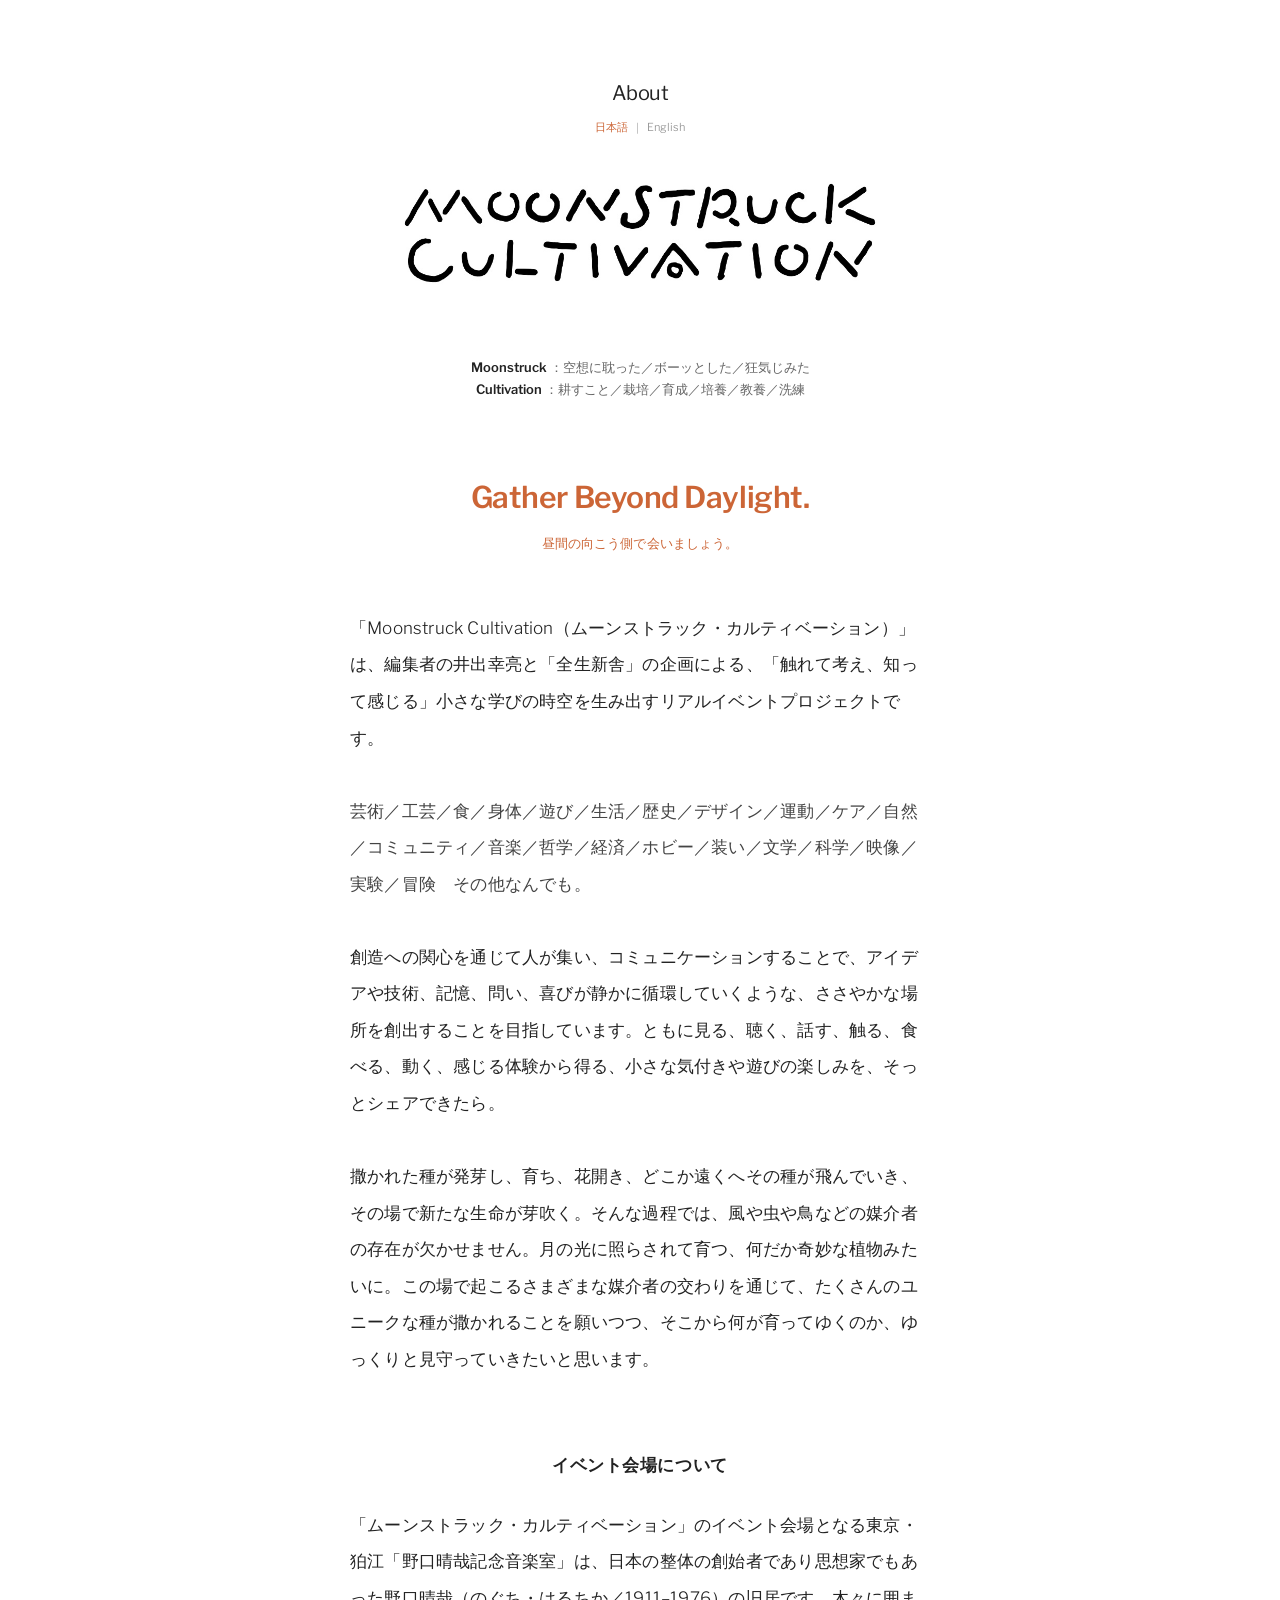
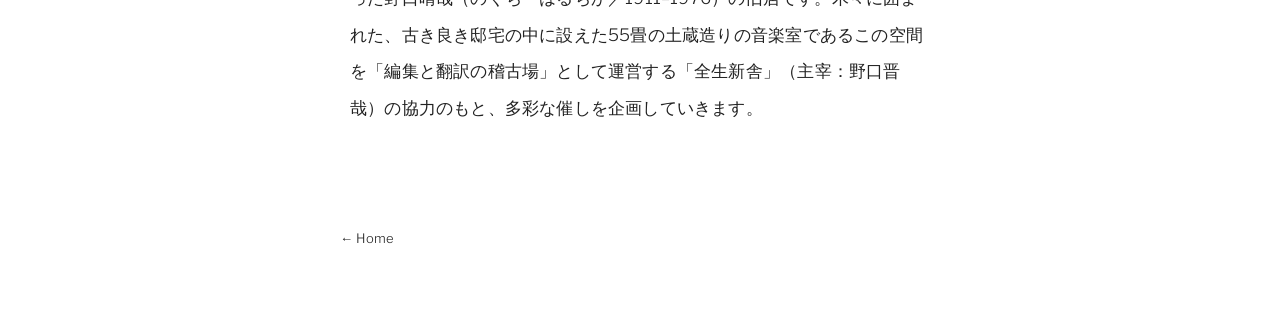
==== commit 8d55e5f8: "Update about.html" ====
--- a/about.html
+++ b/about.html
@@ -75,7 +75,7 @@
       イベント会場について
      </h2>
      <p>
-      「ムーンストラック・カルティベーション」のイベント会場となる東京・狛江「野口晴哉記念音楽室」は、日本の整体の創始者であり思想家でもあった野口晴哉（のぐち・はるちか）（1911–1976）の旧居です。木々に囲まれた、古き良き邸宅の中に設えた55畳の土蔵造りの音楽室であるこの空間を「編集と翻訳の稽古場」として運営する「全生新舎」（主宰：野口晋哉）の協力のもと、多彩な催しを企画していきます。
+      「ムーンストラック・カルティベーション」のイベント会場となる東京・狛江「野口晴哉記念音楽室」は、日本の整体の創始者であり思想家でもあった野口晴哉（のぐち・はるちか／1911–1976）の旧居です。木々に囲まれた、古き良き邸宅の中に設えた55畳の土蔵造りの音楽室であるこの空間を「編集と翻訳の稽古場」として運営する「全生新舎」（主宰：野口晋哉）の協力のもと、多彩な催しを企画していきます。
      </p>
     </section>
    </article>
--- a/style.css
+++ b/style.css
@@ -835,8 +835,12 @@
 }
 
 .archive-item {
+  padding: 0 0 28px;
   border-bottom: 1px solid #d8d8d8;
-  padding: 0 0 22px;
+}
+
+.archive-item + .archive-item {
+  padding-top: 28px;
 }
 
 .archive-item a {
